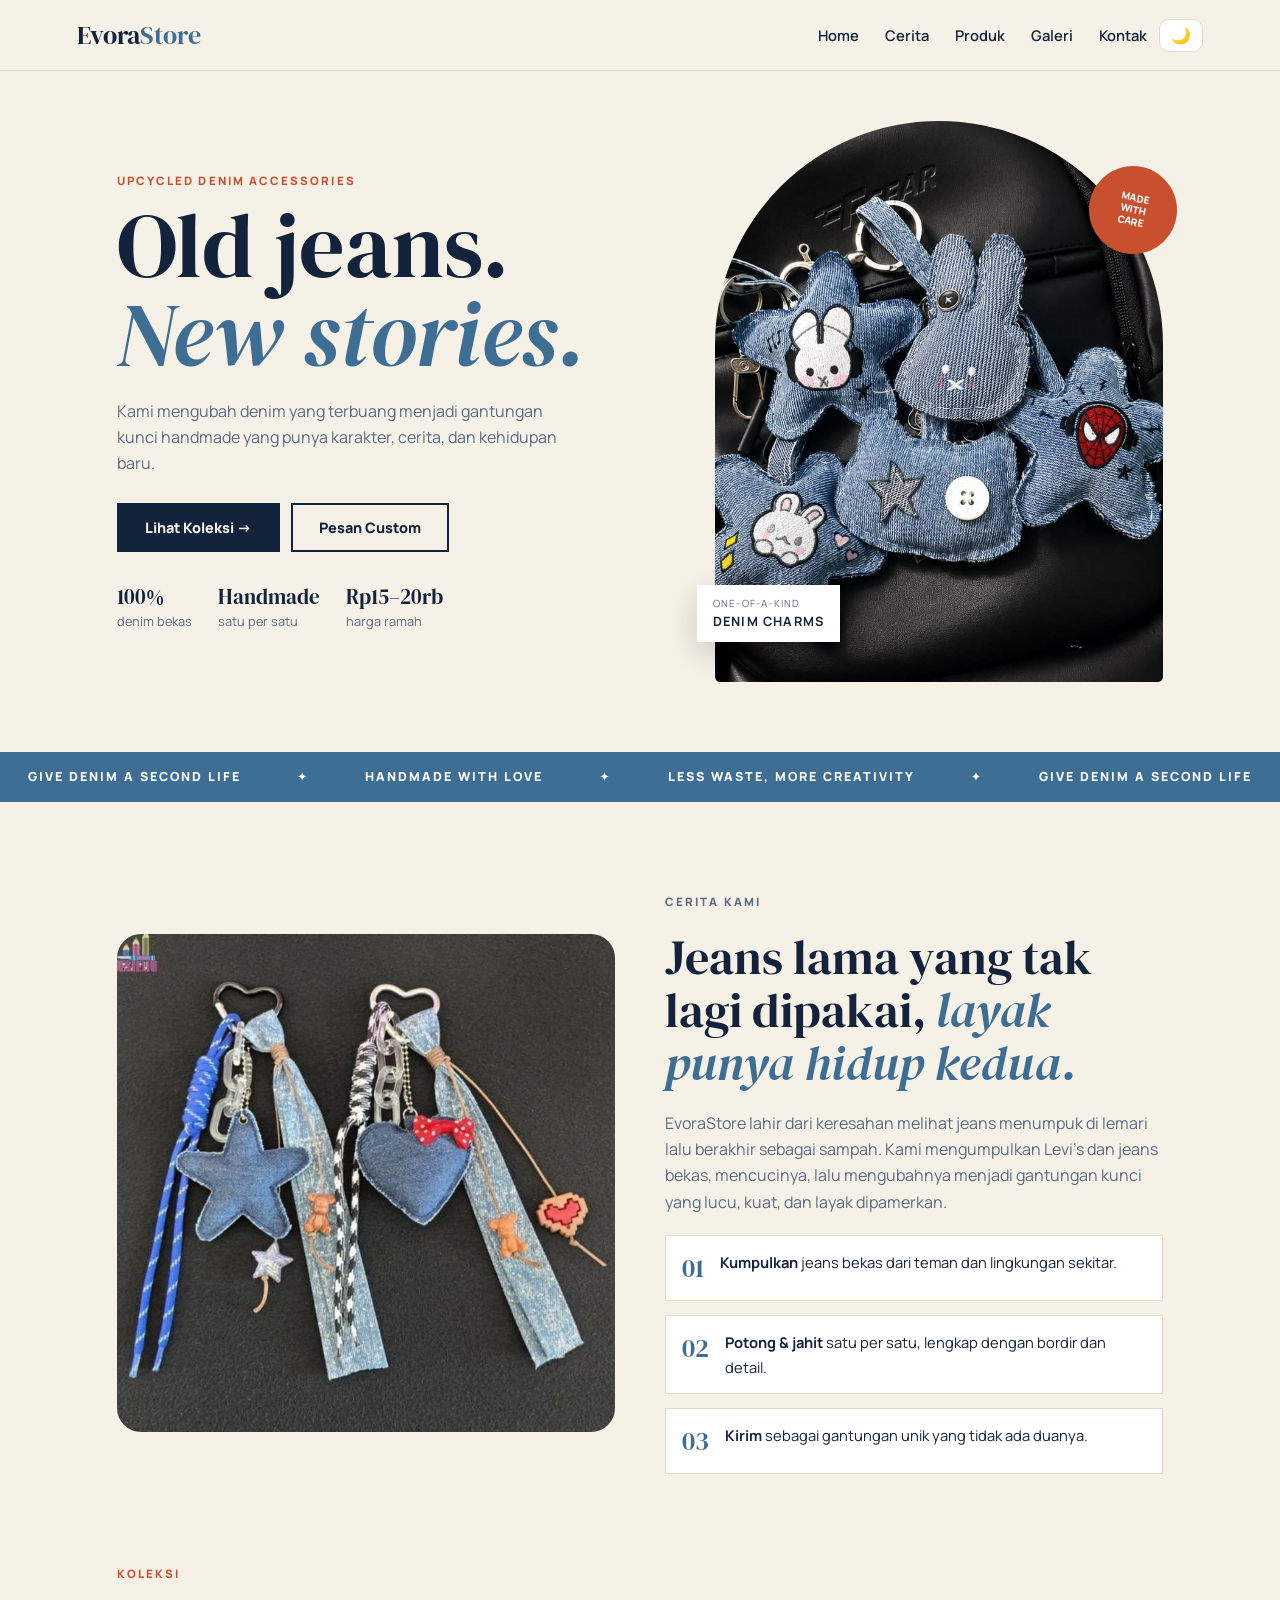
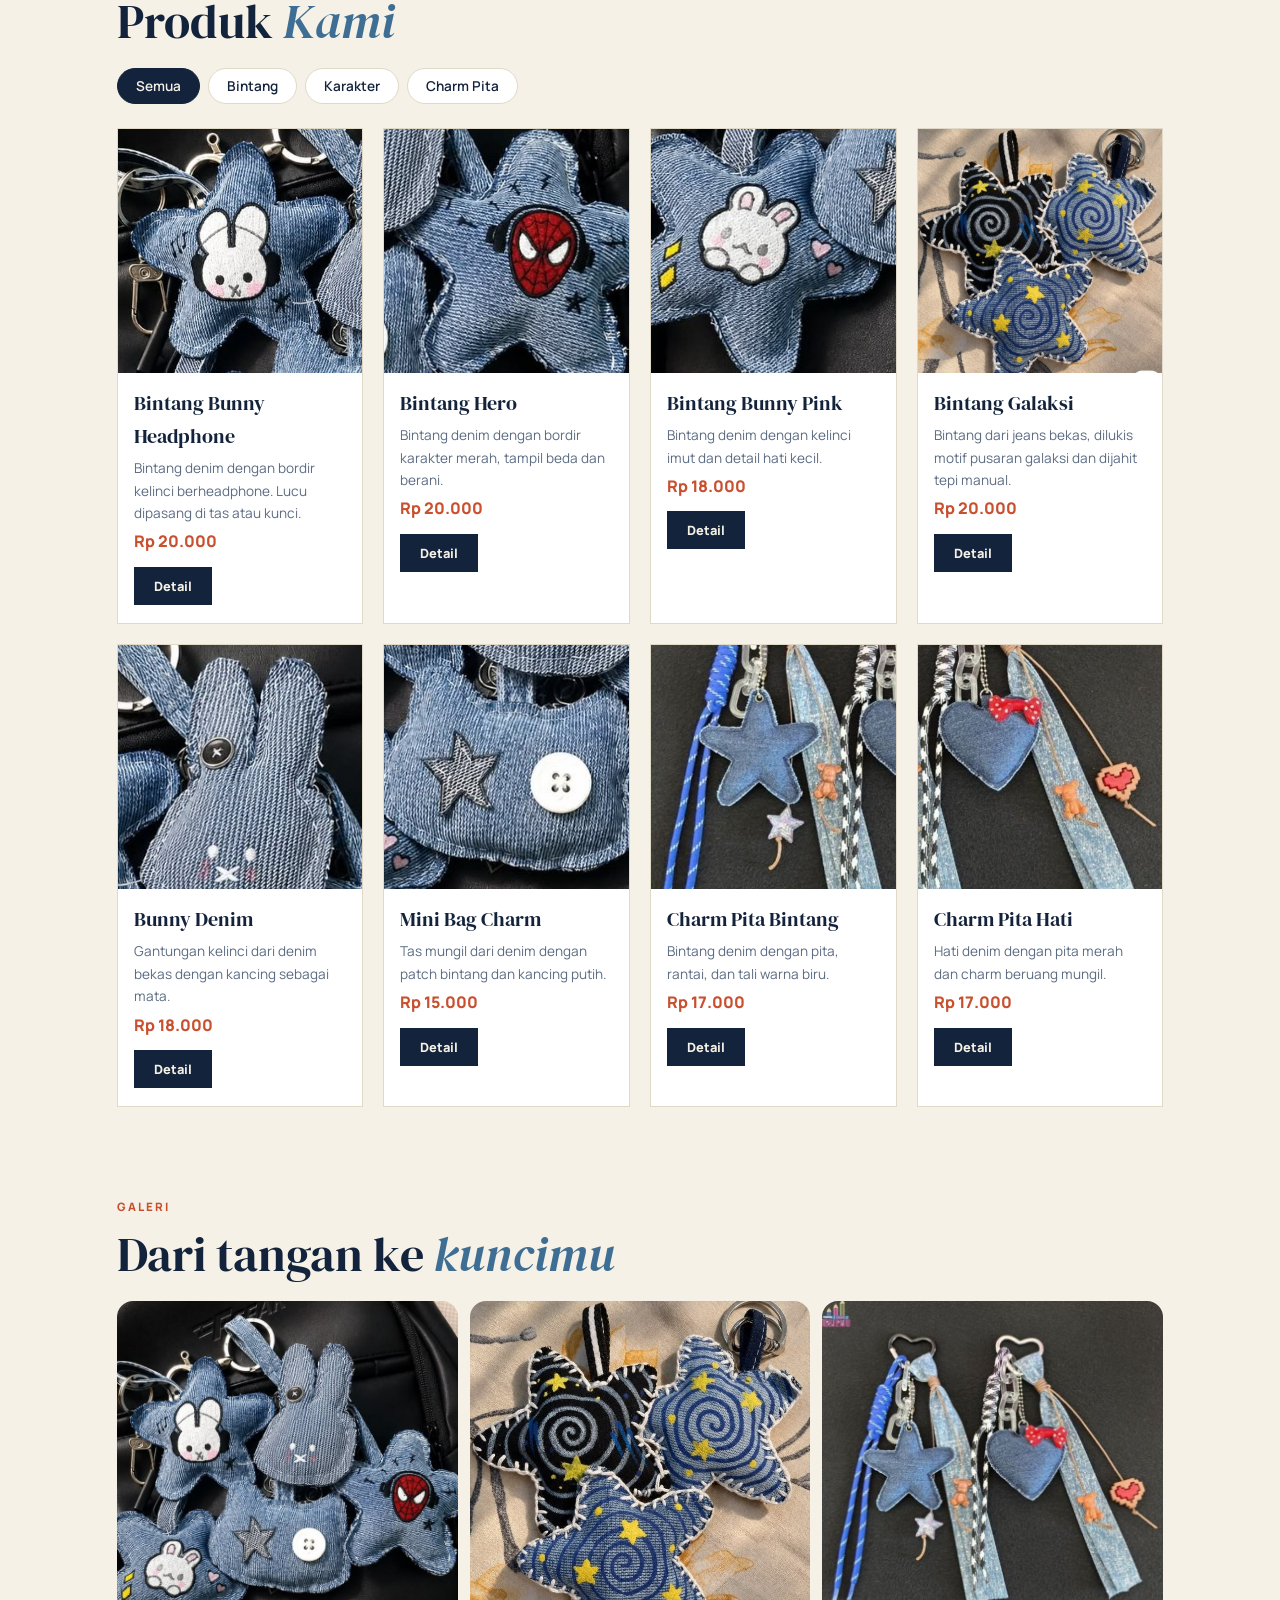
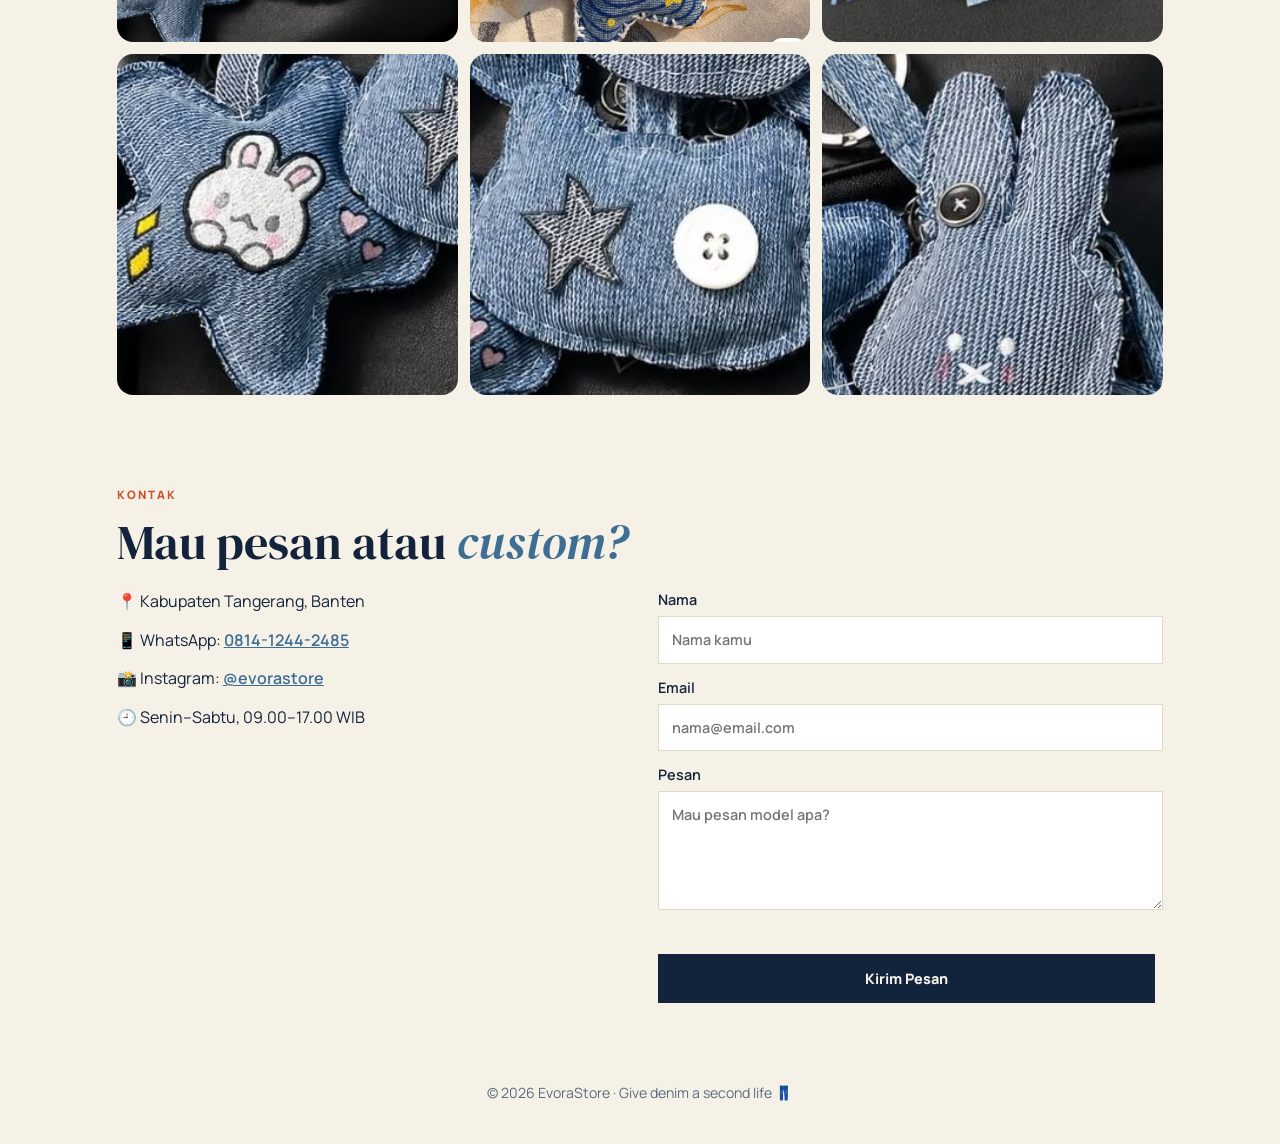
==== index.html @ f51d49b5 "Add files via upload" ====
<!DOCTYPE html>
<html lang="id">
<head>
  <meta charset="UTF-8">
  <meta name="viewport" content="width=device-width, initial-scale=1">
  <title>EvoraStore — Gantungan Kunci Denim dari Jeans Bekas</title>
  <meta name="description" content="EvoraStore mengubah jeans bekas menjadi gantungan kunci denim handmade yang unik.">
  <link rel="preconnect" href="https://fonts.googleapis.com">
  <link rel="preconnect" href="https://fonts.gstatic.com" crossorigin>
  <link href="https://fonts.googleapis.com/css2?family=DM+Serif+Display:ital@0;1&family=Manrope:wght@400;600;800&display=swap" rel="stylesheet">
  <link rel="stylesheet" href="style.css">
</head>
<body>

<header class="nav">
  <a href="#home" class="logo">Evora<span>Store</span></a>
  <nav id="menu">
    <a href="#home">Home</a>
    <a href="#cerita">Cerita</a>
    <a href="#produk">Produk</a>
    <a href="#galeri">Galeri</a>
    <a href="#kontak">Kontak</a>
  </nav>
  <button id="themeBtn" class="icon" aria-label="Ganti tema">🌙</button>
  <button id="burger" class="icon" aria-label="Buka menu">☰</button>
</header>

<main>
  <!-- HOME -->
  <section id="home" class="hero">
    <div class="hero-text reveal">
      <p class="eyebrow">Upcycled denim accessories</p>
      <h1>Old jeans.<br><em>New stories.</em></h1>
      <p class="sub">Kami mengubah denim yang terbuang menjadi gantungan kunci handmade yang punya karakter, cerita, dan kehidupan baru.</p>
      <div class="cta">
        <a class="btn" href="#produk">Lihat Koleksi →</a>
        <a class="btn ghost" href="#kontak">Pesan Custom</a>
      </div>
      <ul class="stats">
        <li><b>100%</b>denim bekas</li>
        <li><b>Handmade</b>satu per satu</li>
        <li><b>Rp15–20rb</b>harga ramah</li>
      </ul>
    </div>
    <div class="hero-img reveal">
      <img src="hero.jpg" alt="Koleksi gantungan kunci denim EvoraStore">
      <span class="stamp">Made<br>with<br>care</span>
      <div class="tag">One-of-a-kind<b>Denim Charms</b></div>
    </div>
  </section>

  <div class="marquee" aria-hidden="true">
    <div class="track">
      <span>Give denim a second life</span><span>Handmade with love</span><span>Less waste, more creativity</span>
      <span>Give denim a second life</span><span>Handmade with love</span><span>Less waste, more creativity</span>
    </div>
  </div>

  <!-- ABOUT -->
  <section id="cerita" class="wrap">
    <div class="story">
      <img class="reveal" src="pita.jpg" alt="Charm denim dengan pita dan bintang">
      <div class="reveal">
        <p class="eyebrow">Cerita Kami</p>
        <h2>Jeans lama yang tak lagi dipakai, <em>layak punya hidup kedua.</em></h2>
        <p>EvoraStore lahir dari keresahan melihat jeans menumpuk di lemari lalu berakhir sebagai sampah. Kami mengumpulkan Levi's dan jeans bekas, mencucinya, lalu mengubahnya menjadi gantungan kunci yang lucu, kuat, dan layak dipamerkan.</p>
        <ol class="steps">
          <li><b>01</b><span><strong>Kumpulkan</strong> jeans bekas dari teman dan lingkungan sekitar.</span></li>
          <li><b>02</b><span><strong>Potong &amp; jahit</strong> satu per satu, lengkap dengan bordir dan detail.</span></li>
          <li><b>03</b><span><strong>Kirim</strong> sebagai gantungan unik yang tidak ada duanya.</span></li>
        </ol>
      </div>
    </div>
  </section>

  <!-- PRODUK -->
  <section id="produk" class="wrap">
    <p class="eyebrow">Koleksi</p>
    <h2>Produk <em>Kami</em></h2>
    <div class="filters">
      <button class="chip active" data-filter="all">Semua</button>
      <button class="chip" data-filter="bintang">Bintang</button>
      <button class="chip" data-filter="karakter">Karakter</button>
      <button class="chip" data-filter="charm">Charm Pita</button>
    </div>
    <div class="grid" id="productGrid"></div>
  </section>

  <!-- GALERI -->
  <section id="galeri" class="wrap">
    <p class="eyebrow">Galeri</p>
    <h2>Dari tangan ke <em>kuncimu</em></h2>
    <div class="gallery" id="gallery"></div>
  </section>

  <!-- KONTAK -->
  <section id="kontak" class="wrap">
    <p class="eyebrow">Kontak</p>
    <h2>Mau pesan atau <em>custom?</em></h2>
    <div class="contact">
      <div class="info">
        <p>📍 Kabupaten Tangerang, Banten</p>
        <p>📱 WhatsApp: <a href="https://wa.me/6281412442485" target="_blank" rel="noopener">0814-1244-2485</a></p>
        <p>📸 Instagram: <a href="https://instagram.com/evorastore" target="_blank" rel="noopener">@evorastore</a></p>
        <p>🕘 Senin–Sabtu, 09.00–17.00 WIB</p>
      </div>
      <form id="form" novalidate>
        <label>Nama <input id="nama" type="text" placeholder="Nama kamu"></label>
        <label>Email <input id="email" type="email" placeholder="nama@email.com"></label>
        <label>Pesan <textarea id="pesan" rows="4" placeholder="Mau pesan model apa?"></textarea></label>
        <p id="formMsg" role="alert"></p>
        <button class="btn" type="submit">Kirim Pesan</button>
      </form>
    </div>
  </section>
</main>

<footer>© 2026 EvoraStore · Give denim a second life 👖</footer>

<div id="modal" class="modal" hidden>
  <div class="modal-box">
    <button id="close" aria-label="Tutup">✕</button>
    <div id="modalBody"></div>
  </div>
</div>

<script src="script.js"></script>
</body>
</html>
---- style.css ----
:root{
  --bg:#f5f1e6; --surf:#ffffff; --ink:#14233c; --mut:#5b6b82;
  --blue:#3f6e94; --pale:#dfe9ee; --acc:#c8502e; --line:#e0d9c7;
}
[data-theme="dark"]{
  --bg:#0e1626; --surf:#16223a; --ink:#eaf0f8; --mut:#9fb0c8;
  --blue:#7fb0d8; --pale:#1d2c47; --acc:#ff8a63; --line:#26364f;
}
*{box-sizing:border-box;margin:0;padding:0}
html{scroll-behavior:smooth}
body{font-family:'Manrope',system-ui,sans-serif;background:var(--bg);color:var(--ink);line-height:1.65;transition:background .3s,color .3s}
img{display:block;max-width:100%}
h1,h2,h3,.logo{font-family:'DM Serif Display',Georgia,serif;font-weight:400}
em{color:var(--blue)}
.wrap{max-width:1200px;margin:auto;padding:90px 6% 0}
h2{font-size:clamp(2rem,5vw,3rem);line-height:1.1;margin-bottom:20px}
.eyebrow{text-transform:uppercase;letter-spacing:.18em;font-size:.72rem;font-weight:800;color:var(--acc);margin-bottom:12px}

/* NAV */
.nav{position:sticky;top:0;z-index:20;display:flex;align-items:center;gap:12px;padding:14px 6%;background:var(--bg);border-bottom:1px solid var(--line)}
.logo{font-size:1.6rem;color:var(--ink);text-decoration:none;margin-right:auto}
.logo span{color:var(--blue)}
#menu{display:flex;gap:26px}
#menu a{color:var(--ink);text-decoration:none;font-weight:600;font-size:.92rem}
#menu a:hover{color:var(--acc)}
.icon{background:var(--surf);border:1px solid var(--line);border-radius:10px;padding:6px 11px;cursor:pointer;color:var(--ink);font-size:1rem}
#burger{display:none}

/* HERO */
.hero{max-width:1200px;margin:auto;padding:50px 6% 70px;display:grid;grid-template-columns:1.1fr .9fr;gap:50px;align-items:center}
.hero h1{font-size:clamp(3rem,8vw,5.6rem);line-height:.98;margin-bottom:20px}
.sub{color:var(--mut);max-width:460px;margin-bottom:26px}
.btn{display:inline-block;background:var(--ink);color:var(--bg);border:2px solid var(--ink);padding:13px 26px;font:800 .9rem 'Manrope',sans-serif;text-decoration:none;cursor:pointer;margin:0 8px 8px 0;transition:transform .2s}
.btn:hover{transform:translateY(-2px)}
.btn.ghost{background:transparent;color:var(--ink)}
.stats{list-style:none;display:flex;gap:26px;flex-wrap:wrap;margin-top:22px;font-size:.8rem;color:var(--mut)}
.stats b{display:block;font:400 1.3rem 'DM Serif Display',serif;color:var(--ink)}
.hero-img{position:relative}
.hero-img img{width:100%;aspect-ratio:4/5;object-fit:cover;border-radius:999px 999px 24px 24px}
.stamp{position:absolute;top:8%;right:-3%;width:88px;height:88px;border-radius:50%;background:var(--acc);color:#fff;display:grid;place-items:center;text-align:center;text-transform:uppercase;font-size:.62rem;font-weight:800;line-height:1.2;transform:rotate(12deg)}
.tag{position:absolute;left:-4%;bottom:7%;background:var(--surf);padding:10px 16px;font-size:.62rem;text-transform:uppercase;letter-spacing:.12em;color:var(--mut);box-shadow:0 10px 30px rgba(0,0,0,.18)}
.tag b{display:block;font-size:.8rem;color:var(--ink)}

/* MARQUEE */
.marquee{background:var(--blue);color:#fff;overflow:hidden;white-space:nowrap}
.track{display:inline-flex;animation:scroll 28s linear infinite}
.track span{padding:15px 28px;text-transform:uppercase;letter-spacing:.16em;font-size:.78rem;font-weight:800}
.track span::after{content:"✦";margin-left:56px}
@keyframes scroll{to{transform:translateX(-50%)}}

/* STORY */
.story{display:grid;grid-template-columns:1fr 1fr;gap:50px;align-items:center}
.story img{width:100%;aspect-ratio:1;object-fit:cover;border-radius:24px}
.story p{color:var(--mut);margin-bottom:20px}
.steps{list-style:none;display:grid;gap:14px}
.steps li{display:flex;gap:16px;align-items:flex-start;background:var(--surf);border:1px solid var(--line);padding:14px 16px;font-size:.92rem}
.steps b{font:400 1.6rem 'DM Serif Display',serif;color:var(--blue)}

/* PRODUK */
.filters{display:flex;gap:8px;flex-wrap:wrap;margin-bottom:24px}
.chip{background:var(--surf);border:1px solid var(--line);color:var(--ink);padding:8px 18px;border-radius:99px;cursor:pointer;font:600 .85rem 'Manrope',sans-serif}
.chip.active{background:var(--ink);color:var(--bg);border-color:var(--ink)}
.grid{display:grid;grid-template-columns:repeat(auto-fill,minmax(230px,1fr));gap:20px}
.product{background:var(--surf);border:1px solid var(--line);overflow:hidden;transition:transform .25s,box-shadow .25s}
.product:hover{transform:translateY(-5px);box-shadow:0 14px 30px rgba(20,35,60,.15)}
.product img{width:100%;aspect-ratio:1;object-fit:cover}
.pbody{padding:14px 16px 18px}
.pbody h3{font-size:1.25rem}
.pbody p{color:var(--mut);font-size:.85rem;margin:4px 0}
.price{color:var(--acc)!important;font-weight:800;font-size:1rem!important}
.pbody .btn{padding:8px 18px;font-size:.8rem;margin:8px 0 0}

/* GALERI */
.gallery{display:grid;grid-template-columns:repeat(3,1fr);gap:12px}
.gallery img{width:100%;aspect-ratio:1;object-fit:cover;border-radius:16px;cursor:zoom-in;transition:transform .25s}
.gallery img:hover{transform:scale(1.03)}

/* KONTAK */
.contact{display:grid;grid-template-columns:1fr 1fr;gap:36px}
.info p{margin-bottom:12px}
.info a{color:var(--blue);font-weight:600}
form{display:grid;gap:12px}
label{display:grid;gap:4px;font-weight:600;font-size:.9rem}
input,textarea{padding:11px 13px;border:1px solid var(--line);background:var(--surf);color:var(--ink);font:inherit}
#formMsg{min-height:1.4em;font-size:.88rem}
.err{color:#d64545}.ok{color:var(--blue)}
footer{text-align:center;padding:70px 6% 40px;color:var(--mut);font-size:.88rem}

/* MODAL */
.modal{position:fixed;inset:0;background:rgba(10,18,32,.7);display:grid;place-items:center;z-index:50;padding:18px}
.modal[hidden]{display:none}
.modal-box{background:var(--surf);max-width:420px;width:100%;max-height:92vh;overflow:auto;position:relative}
.modal-box img{width:100%;aspect-ratio:1;object-fit:cover}
.mtext{padding:18px 20px 22px}
.mtext h3{font-size:1.6rem}
.mtext p{color:var(--mut);margin:6px 0}
#close{position:absolute;top:10px;right:10px;width:34px;height:34px;border-radius:50%;border:0;background:var(--surf);color:var(--ink);cursor:pointer;font-size:1rem}

/* ANIMASI */
.js .reveal{opacity:0;transform:translateY(24px);transition:opacity .7s,transform .7s}
.js .reveal.in{opacity:1;transform:none}

/* RESPONSIVE */
@media(max-width:760px){
  #burger{display:block}
  #menu{display:none;position:absolute;top:100%;left:0;right:0;flex-direction:column;gap:14px;background:var(--bg);padding:18px 6%;border-bottom:1px solid var(--line)}
  #menu.open{display:flex}
  .hero{grid-template-columns:1fr;padding-top:30px;gap:36px}
  .stamp{right:2%}.tag{left:2%}
  .story,.contact{grid-template-columns:1fr}
  .grid{grid-template-columns:repeat(2,1fr);gap:12px}
  .pbody{padding:10px 12px 14px}.pbody h3{font-size:1.05rem}
  .pbody p:not(.price){display:none}
  .gallery{grid-template-columns:repeat(2,1fr)}
  .wrap{padding-top:64px}
}
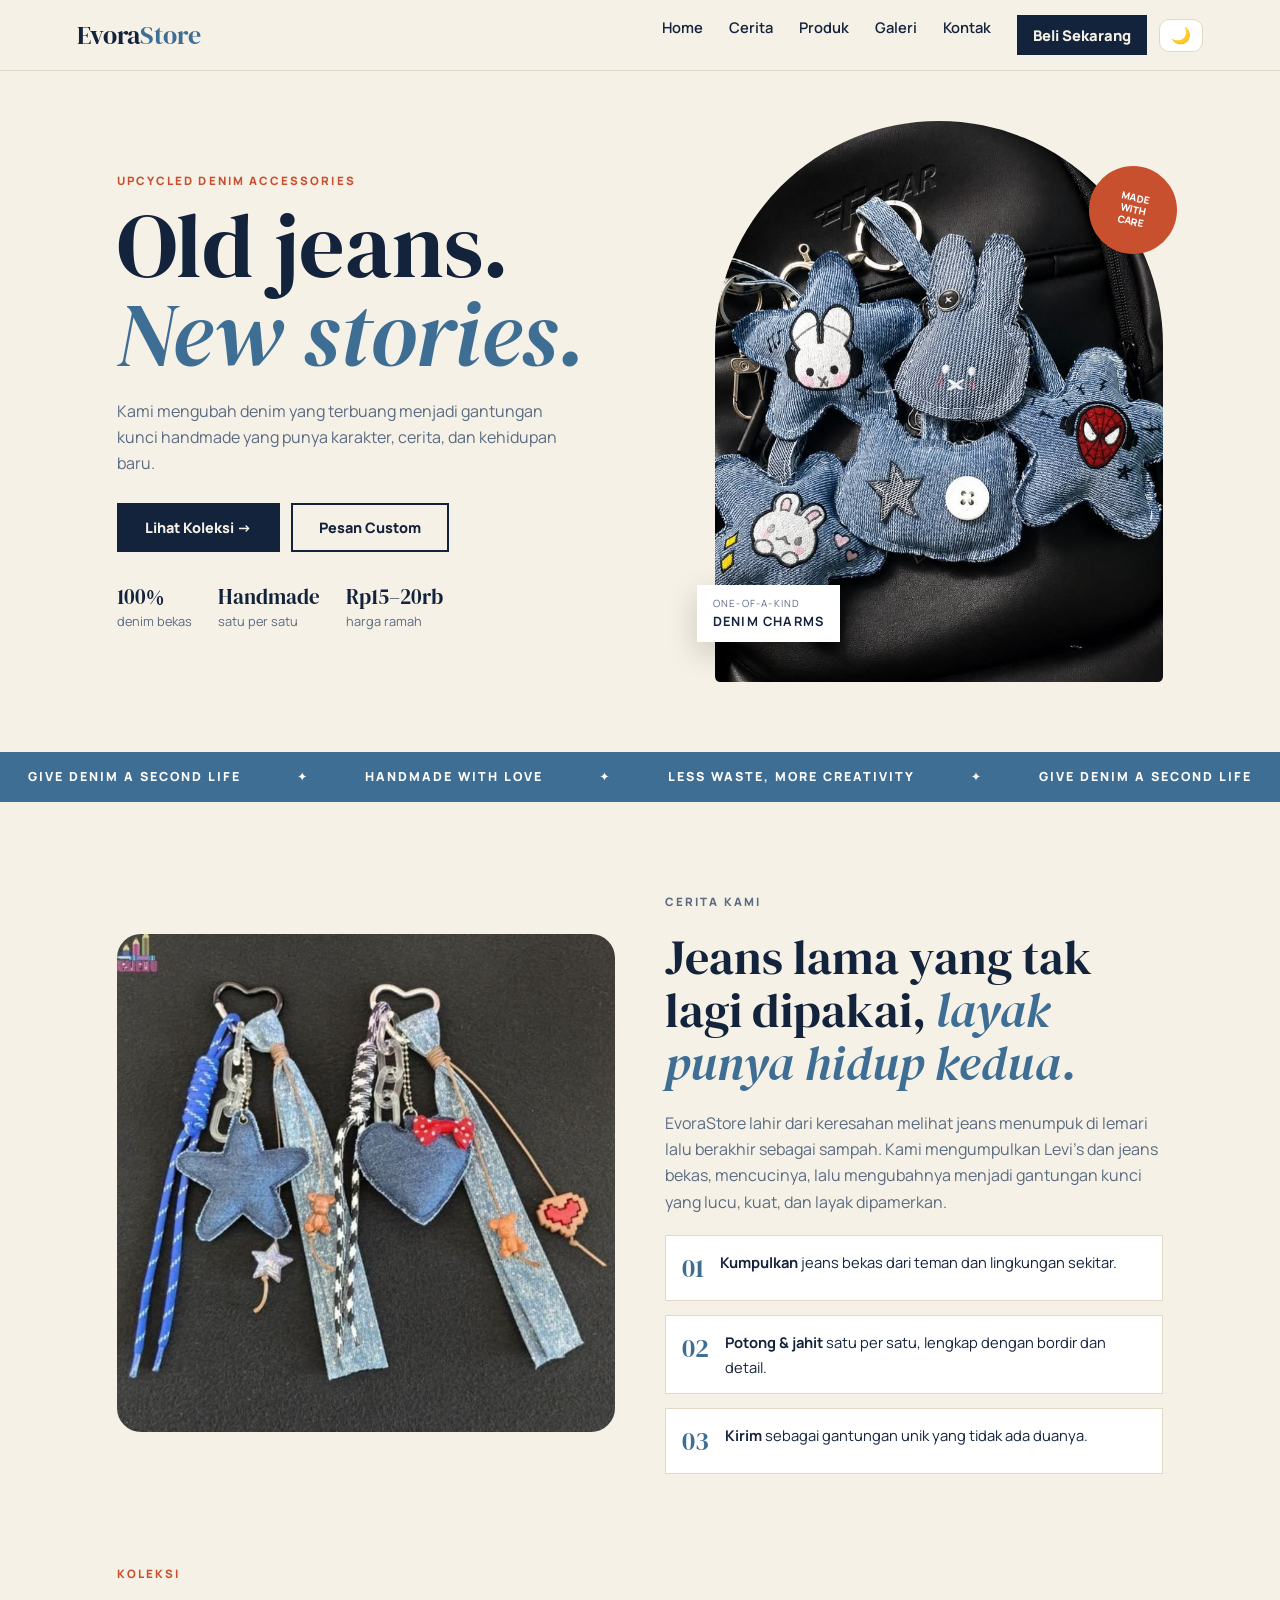
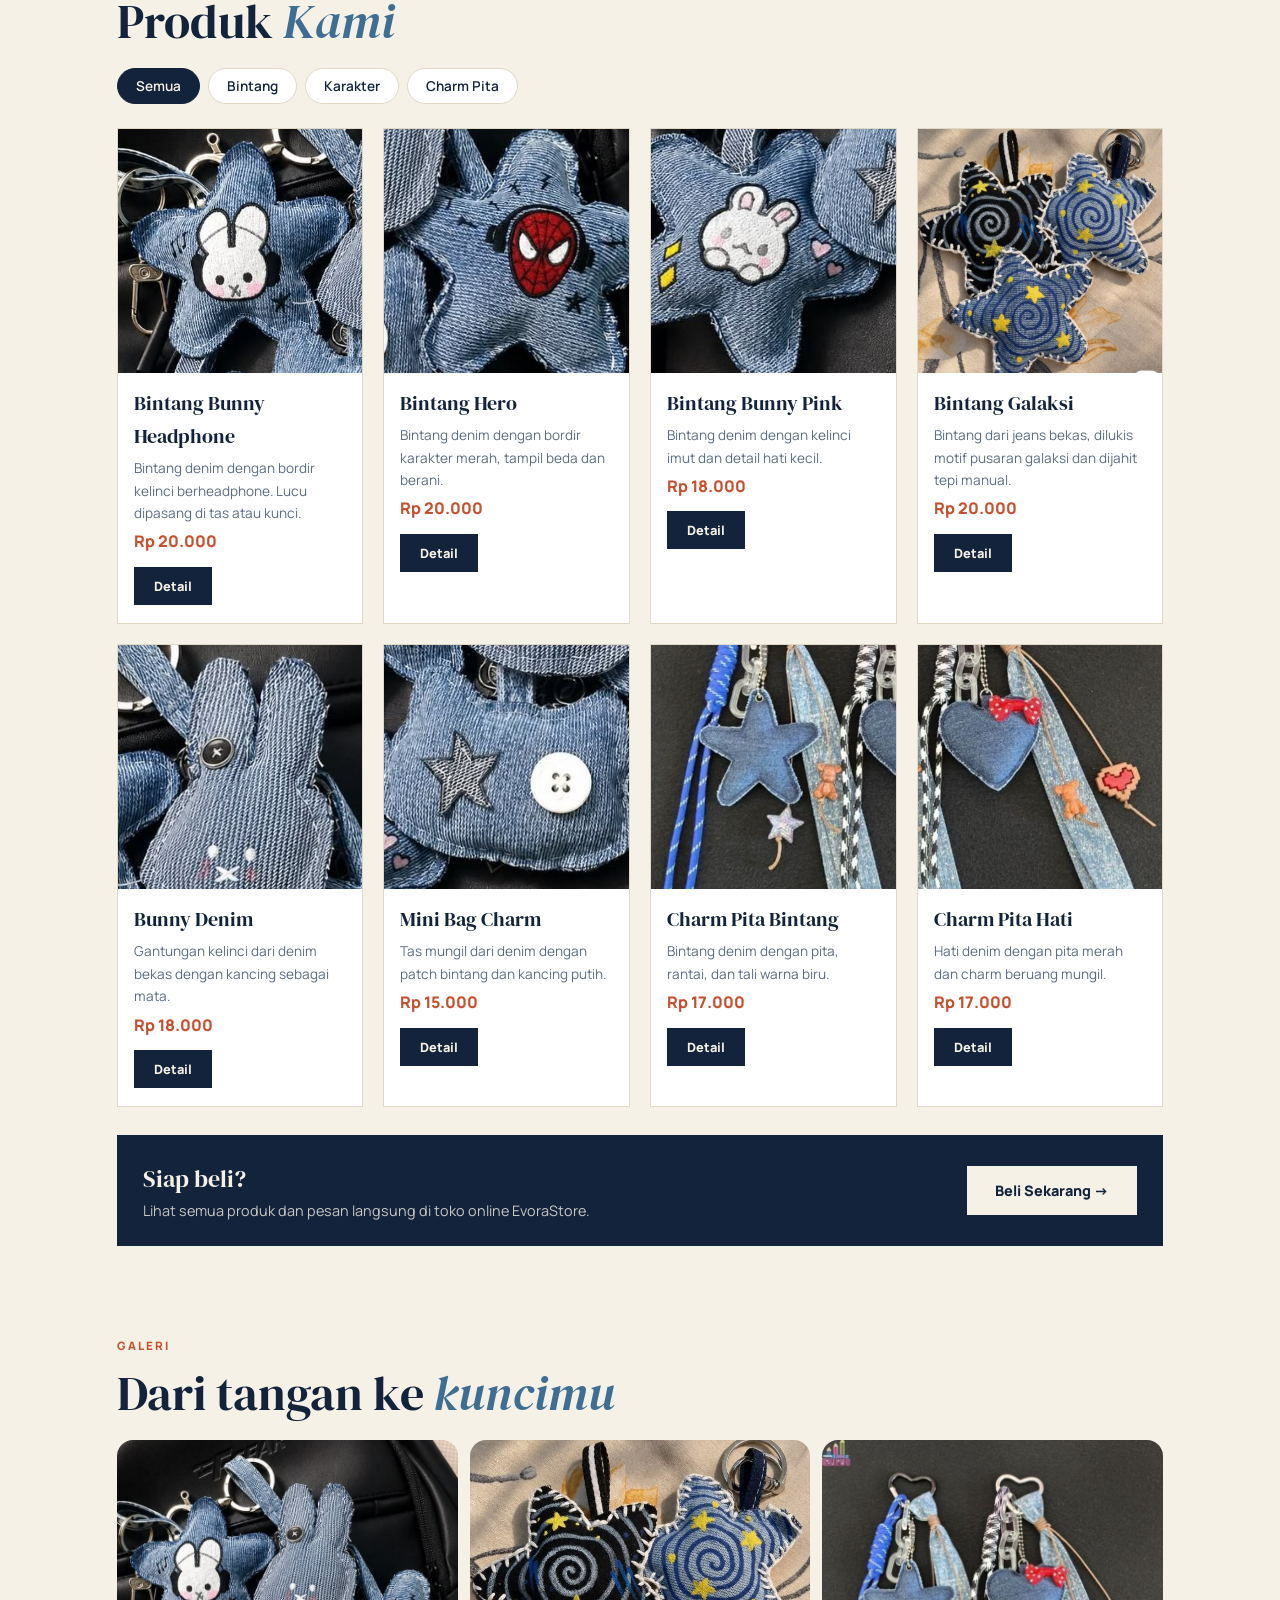
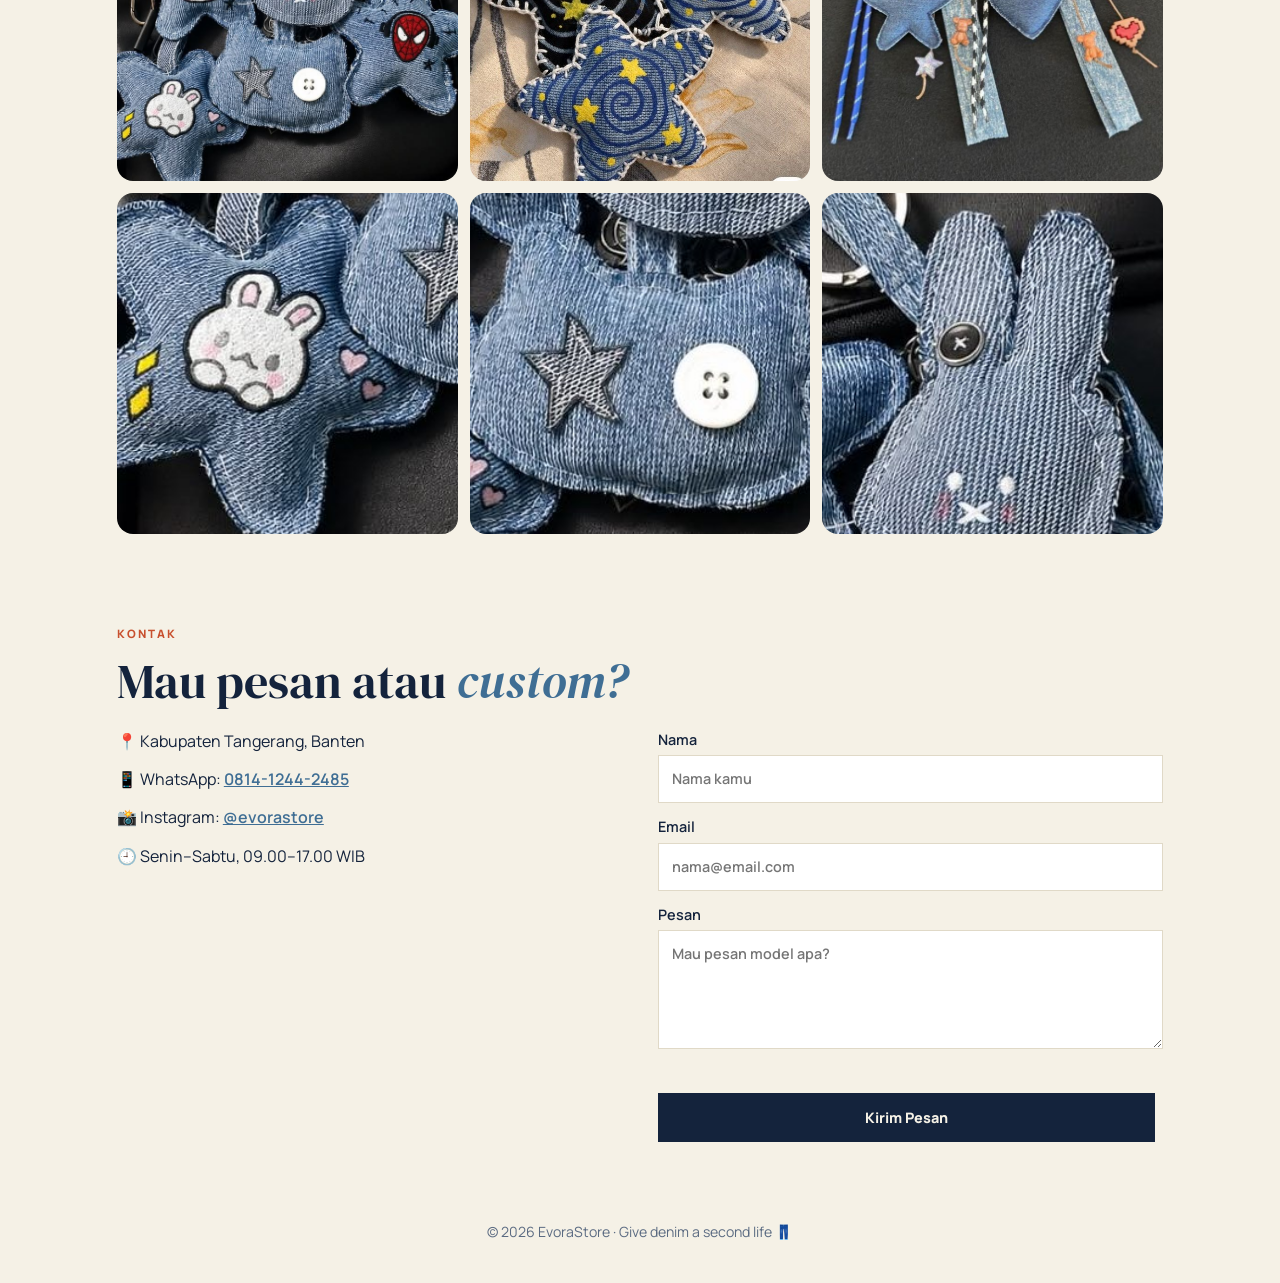
==== commit c7ee1ce6: "Add files via upload" ====
--- a/index.html
+++ b/index.html
@@ -20,6 +20,7 @@
     <a href="#produk">Produk</a>
     <a href="#galeri">Galeri</a>
     <a href="#kontak">Kontak</a>
+    <a href="toko.html" class="navbuy">Beli Sekarang</a>
   </nav>
   <button id="themeBtn" class="icon" aria-label="Ganti tema">🌙</button>
   <button id="burger" class="icon" aria-label="Buka menu">☰</button>
@@ -84,6 +85,7 @@
       <button class="chip" data-filter="charm">Charm Pita</button>
     </div>
     <div class="grid" id="productGrid"></div>
+    <div class="shop-cta"><div><h3>Siap beli?</h3><p>Lihat semua produk dan pesan langsung di toko online EvoraStore.</p></div><a class="btn" href="toko.html">Beli Sekarang →</a></div>
   </section>
 
   <!-- GALERI -->
--- a/style.css
+++ b/style.css
@@ -114,3 +114,11 @@
   .gallery{grid-template-columns:repeat(2,1fr)}
   .wrap{padding-top:64px}
 }
+
+/* TOMBOL BELI */
+#menu a.navbuy{background:var(--ink);color:var(--bg);padding:8px 16px;font-weight:800}
+#menu a.navbuy:hover{color:var(--bg);opacity:.85}
+.shop-cta{margin-top:28px;background:var(--ink);color:var(--bg);padding:24px 26px;display:flex;gap:18px;align-items:center;justify-content:space-between;flex-wrap:wrap}
+.shop-cta h3{font-size:1.5rem}
+.shop-cta p{opacity:.8;font-size:.9rem}
+.shop-cta .btn{background:var(--bg);color:var(--ink);border-color:var(--bg);margin:0}
